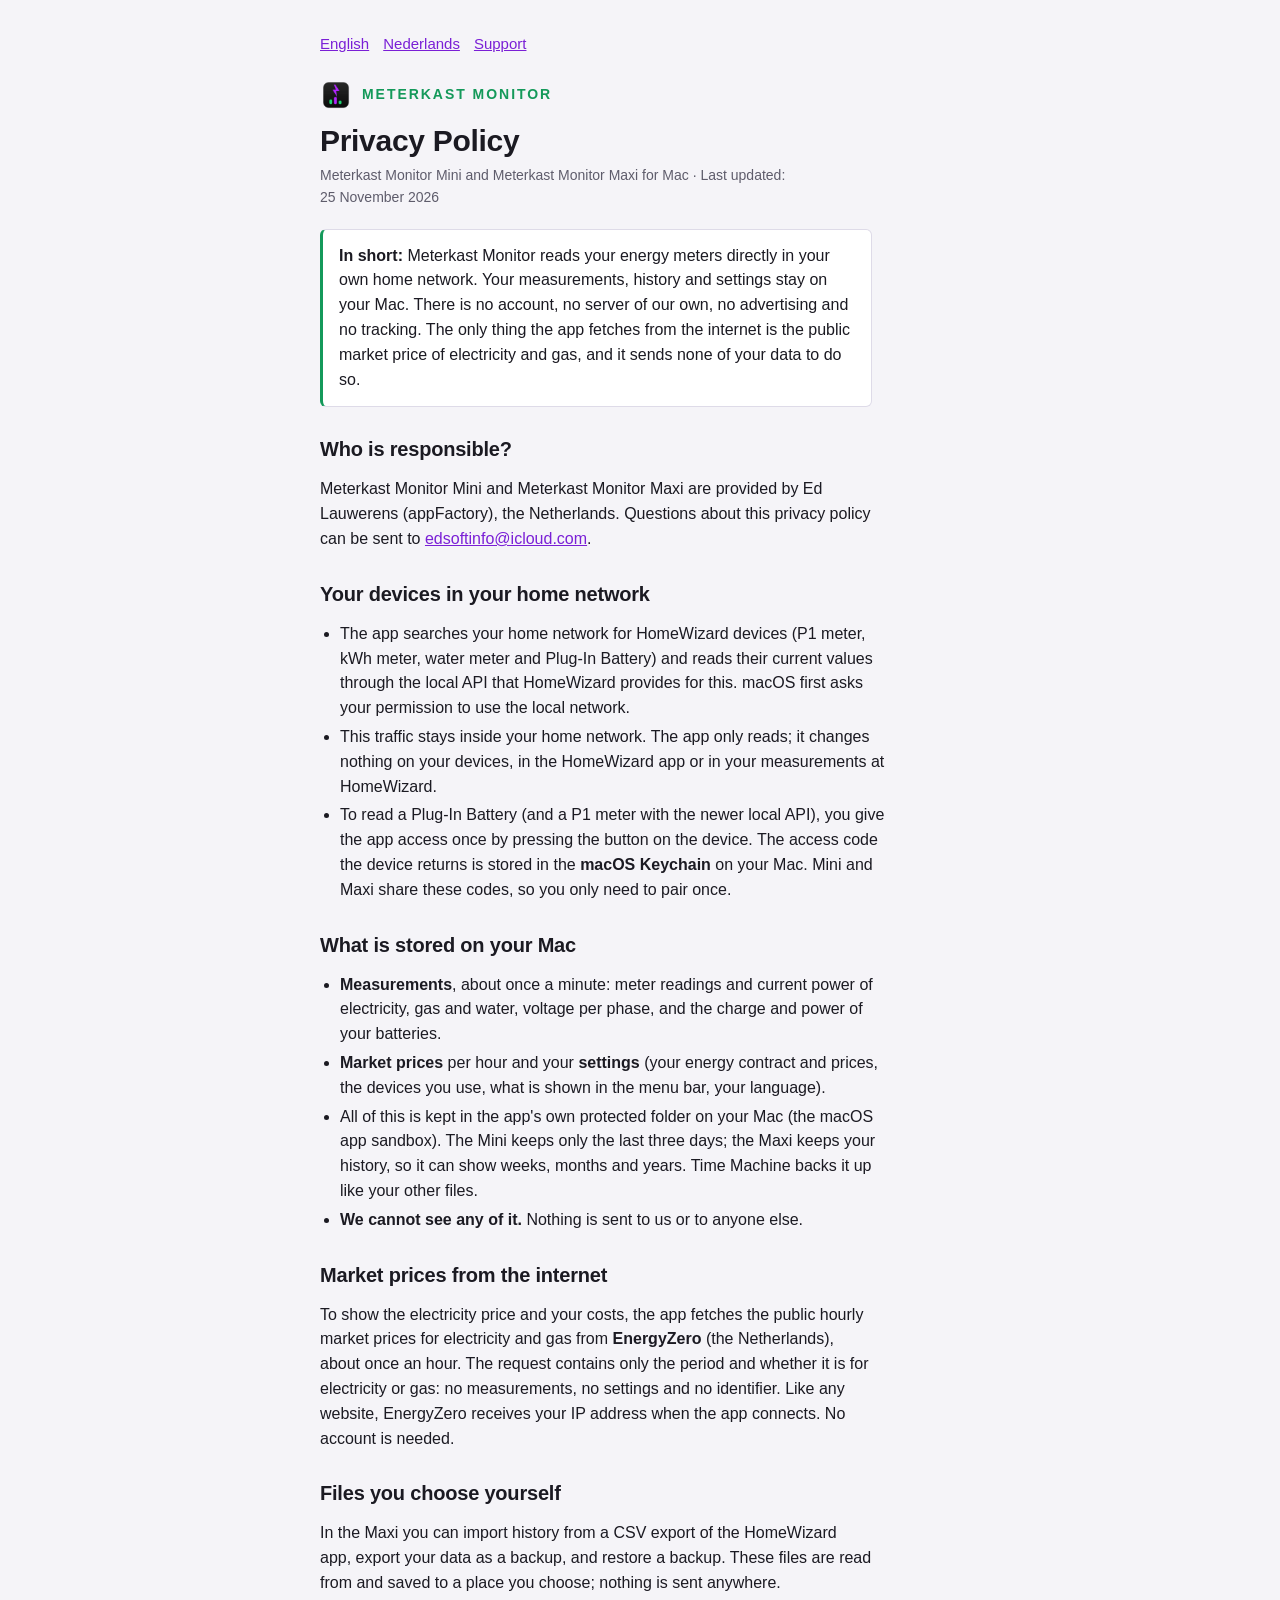
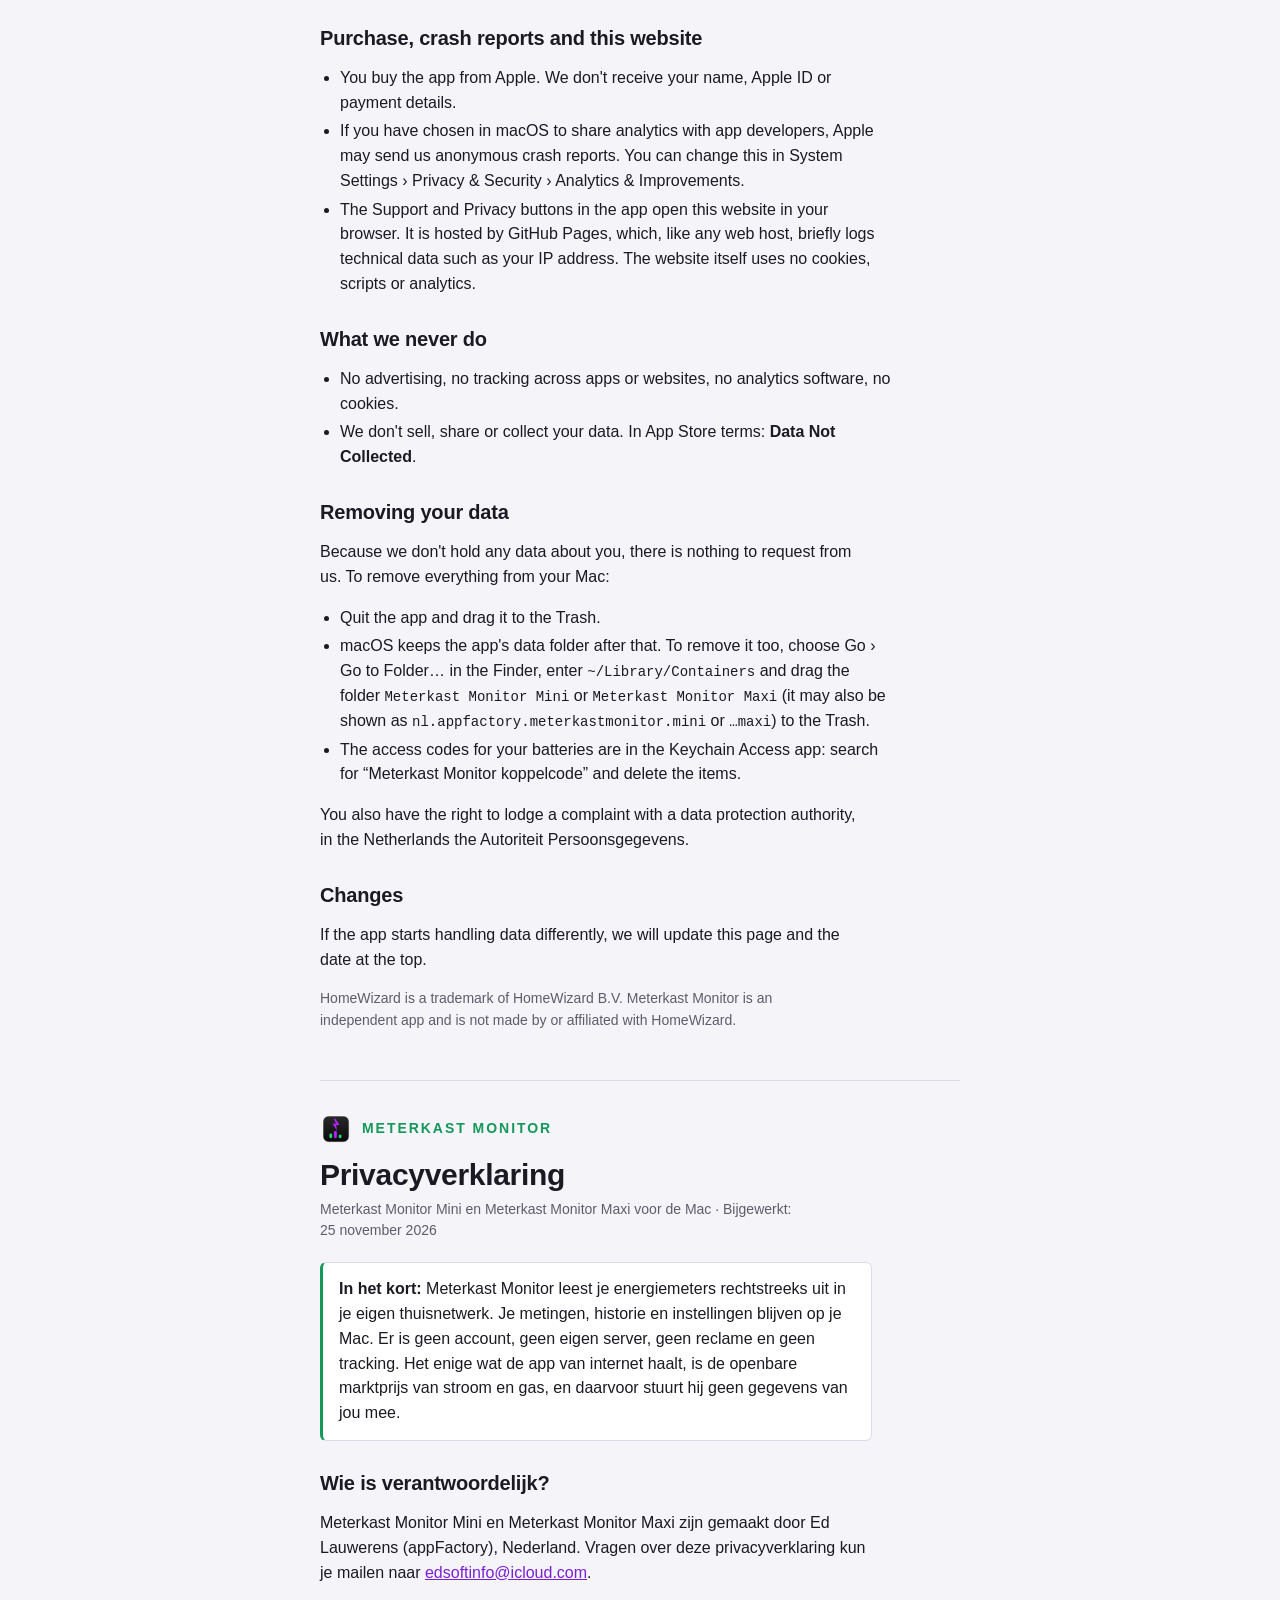
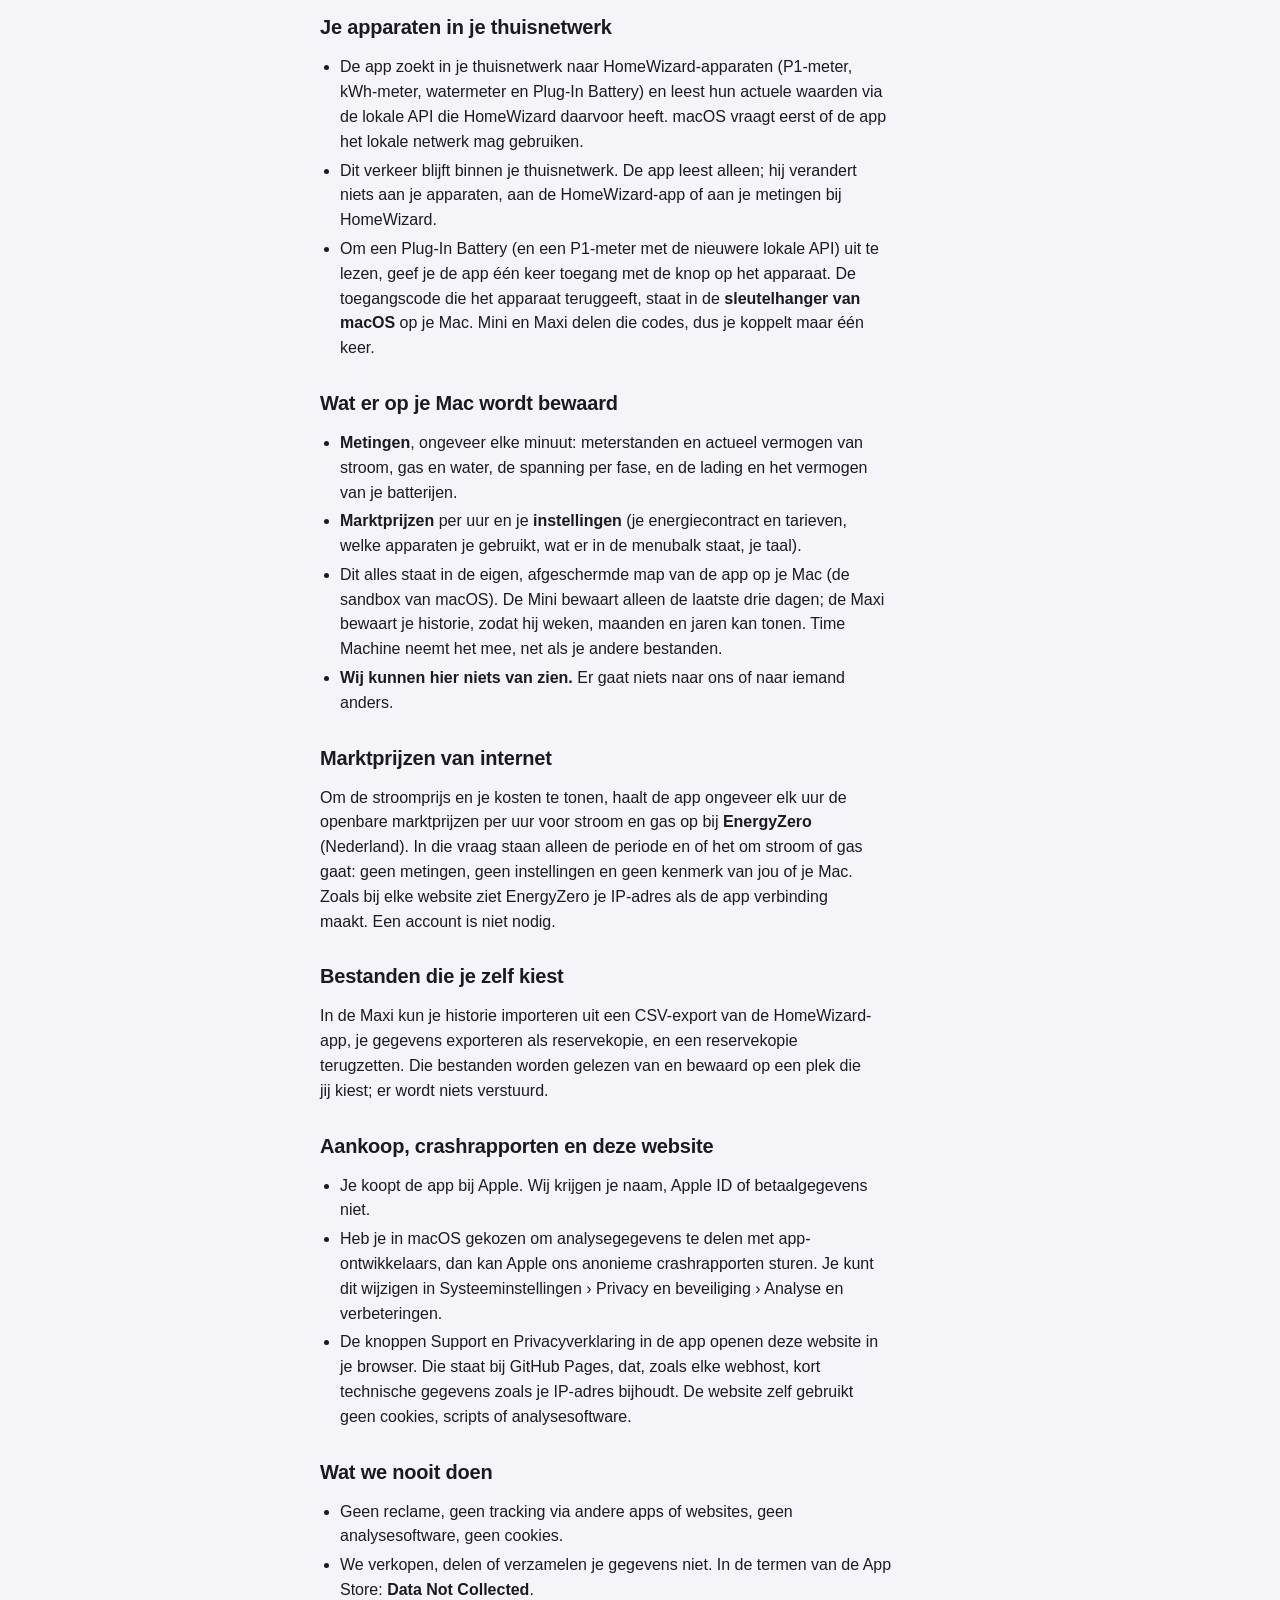
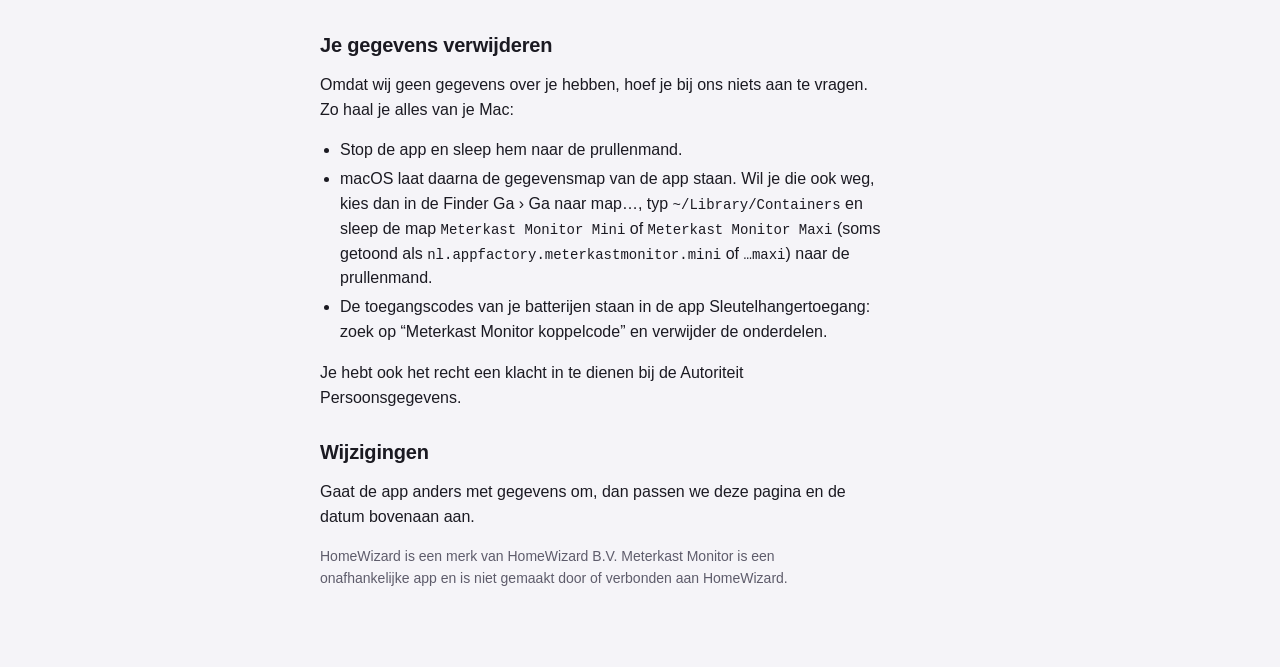
==== index.html @ 5ae90ff1 "Privacyverklaring en supportpagina Meterkast Monitor (EN/NL) Co-Authored-By: Claude Opus 5.5 <norepl" ====
<!DOCTYPE html>
<html lang="en">
<head>
<meta charset="utf-8">
<meta name="viewport" content="width=device-width, initial-scale=1">
<title>Privacy Policy Meterkast Monitor</title>
<meta name="description" content="Privacy policy of the Mac apps Meterkast Monitor Mini and Maxi: your energy data stays on your own Mac.">
<link rel="stylesheet" href="style.css">
<link rel="icon" type="image/png" href="favicon.png">
<link rel="apple-touch-icon" href="apple-touch-icon.png">
</head>
<body>
<div class="wrap">

<nav class="lang"><a href="#en">English</a><a href="#nl">Nederlands</a><a href="support.html">Support</a></nav>

<!-- ======================= ENGLISH ======================= -->
<section id="en" lang="en">
<p class="brand"><img src="apple-touch-icon.png" alt="">Meterkast Monitor</p>
<h1>Privacy Policy</h1>
<p class="meta">Meterkast Monitor Mini and Meterkast Monitor Maxi for Mac · Last updated: 25 November 2026</p>

<p class="summary"><strong>In short:</strong> Meterkast Monitor reads your energy meters directly in your own home network. Your measurements, history and settings stay on your Mac. There is no account, no server of our own, no advertising and no tracking. The only thing the app fetches from the internet is the public market price of electricity and gas, and it sends none of your data to do so.</p>

<h2>Who is responsible?</h2>
<p>Meterkast Monitor Mini and Meterkast Monitor Maxi are provided by Ed Lauwerens (appFactory), the Netherlands. Questions about this privacy policy can be sent to <a href="mailto:edsoftinfo@icloud.com">edsoftinfo@icloud.com</a>.</p>

<h2>Your devices in your home network</h2>
<ul>
  <li>The app searches your home network for HomeWizard devices (P1 meter, kWh meter, water meter and Plug-In Battery) and reads their current values through the local API that HomeWizard provides for this. macOS first asks your permission to use the local network.</li>
  <li>This traffic stays inside your home network. The app only reads; it changes nothing on your devices, in the HomeWizard app or in your measurements at HomeWizard.</li>
  <li>To read a Plug-In Battery (and a P1 meter with the newer local API), you give the app access once by pressing the button on the device. The access code the device returns is stored in the <strong>macOS Keychain</strong> on your Mac. Mini and Maxi share these codes, so you only need to pair once.</li>
</ul>

<h2>What is stored on your Mac</h2>
<ul>
  <li><strong>Measurements</strong>, about once a minute: meter readings and current power of electricity, gas and water, voltage per phase, and the charge and power of your batteries.</li>
  <li><strong>Market prices</strong> per hour and your <strong>settings</strong> (your energy contract and prices, the devices you use, what is shown in the menu bar, your language).</li>
  <li>All of this is kept in the app's own protected folder on your Mac (the macOS app sandbox). The Mini keeps only the last three days; the Maxi keeps your history, so it can show weeks, months and years. Time Machine backs it up like your other files.</li>
  <li><strong>We cannot see any of it.</strong> Nothing is sent to us or to anyone else.</li>
</ul>

<h2>Market prices from the internet</h2>
<p>To show the electricity price and your costs, the app fetches the public hourly market prices for electricity and gas from <strong>EnergyZero</strong> (the Netherlands), about once an hour. The request contains only the period and whether it is for electricity or gas: no measurements, no settings and no identifier. Like any website, EnergyZero receives your IP address when the app connects. No account is needed.</p>

<h2>Files you choose yourself</h2>
<p>In the Maxi you can import history from a CSV export of the HomeWizard app, export your data as a backup, and restore a backup. These files are read from and saved to a place you choose; nothing is sent anywhere.</p>

<h2>Purchase, crash reports and this website</h2>
<ul>
  <li>You buy the app from Apple. We don't receive your name, Apple ID or payment details.</li>
  <li>If you have chosen in macOS to share analytics with app developers, Apple may send us anonymous crash reports. You can change this in System Settings › Privacy &amp; Security › Analytics &amp; Improvements.</li>
  <li>The Support and Privacy buttons in the app open this website in your browser. It is hosted by GitHub Pages, which, like any web host, briefly logs technical data such as your IP address. The website itself uses no cookies, scripts or analytics.</li>
</ul>

<h2>What we never do</h2>
<ul>
  <li>No advertising, no tracking across apps or websites, no analytics software, no cookies.</li>
  <li>We don't sell, share or collect your data. In App Store terms: <strong>Data Not Collected</strong>.</li>
</ul>

<h2>Removing your data</h2>
<p>Because we don't hold any data about you, there is nothing to request from us. To remove everything from your Mac:</p>
<ul>
  <li>Quit the app and drag it to the Trash.</li>
  <li>macOS keeps the app's data folder after that. To remove it too, choose Go › Go to Folder… in the Finder, enter <code>~/Library/Containers</code> and drag the folder <code>Meterkast Monitor Mini</code> or <code>Meterkast Monitor Maxi</code> (it may also be shown as <code>nl.appfactory.meterkastmonitor.mini</code> or <code>…maxi</code>) to the Trash.</li>
  <li>The access codes for your batteries are in the Keychain Access app: search for “Meterkast Monitor koppelcode” and delete the items.</li>
</ul>
<p>You also have the right to lodge a complaint with a data protection authority, in the Netherlands the Autoriteit Persoonsgegevens.</p>

<h2>Changes</h2>
<p>If the app starts handling data differently, we will update this page and the date at the top.</p>

<p class="small">HomeWizard is a trademark of HomeWizard B.V. Meterkast Monitor is an independent app and is not made by or affiliated with HomeWizard.</p>
</section>

<hr>

<!-- ======================= NEDERLANDS ======================= -->
<section id="nl" lang="nl">
<p class="brand"><img src="apple-touch-icon.png" alt="">Meterkast Monitor</p>
<h1>Privacyverklaring</h1>
<p class="meta">Meterkast Monitor Mini en Meterkast Monitor Maxi voor de Mac · Bijgewerkt: 25 november 2026</p>

<p class="summary"><strong>In het kort:</strong> Meterkast Monitor leest je energiemeters rechtstreeks uit in je eigen thuisnetwerk. Je metingen, historie en instellingen blijven op je Mac. Er is geen account, geen eigen server, geen reclame en geen tracking. Het enige wat de app van internet haalt, is de openbare marktprijs van stroom en gas, en daarvoor stuurt hij geen gegevens van jou mee.</p>

<h2>Wie is verantwoordelijk?</h2>
<p>Meterkast Monitor Mini en Meterkast Monitor Maxi zijn gemaakt door Ed Lauwerens (appFactory), Nederland. Vragen over deze privacyverklaring kun je mailen naar <a href="mailto:edsoftinfo@icloud.com">edsoftinfo@icloud.com</a>.</p>

<h2>Je apparaten in je thuisnetwerk</h2>
<ul>
  <li>De app zoekt in je thuisnetwerk naar HomeWizard-apparaten (P1-meter, kWh-meter, watermeter en Plug-In Battery) en leest hun actuele waarden via de lokale API die HomeWizard daarvoor heeft. macOS vraagt eerst of de app het lokale netwerk mag gebruiken.</li>
  <li>Dit verkeer blijft binnen je thuisnetwerk. De app leest alleen; hij verandert niets aan je apparaten, aan de HomeWizard-app of aan je metingen bij HomeWizard.</li>
  <li>Om een Plug-In Battery (en een P1-meter met de nieuwere lokale API) uit te lezen, geef je de app één keer toegang met de knop op het apparaat. De toegangscode die het apparaat teruggeeft, staat in de <strong>sleutelhanger van macOS</strong> op je Mac. Mini en Maxi delen die codes, dus je koppelt maar één keer.</li>
</ul>

<h2>Wat er op je Mac wordt bewaard</h2>
<ul>
  <li><strong>Metingen</strong>, ongeveer elke minuut: meterstanden en actueel vermogen van stroom, gas en water, de spanning per fase, en de lading en het vermogen van je batterijen.</li>
  <li><strong>Marktprijzen</strong> per uur en je <strong>instellingen</strong> (je energiecontract en tarieven, welke apparaten je gebruikt, wat er in de menubalk staat, je taal).</li>
  <li>Dit alles staat in de eigen, afgeschermde map van de app op je Mac (de sandbox van macOS). De Mini bewaart alleen de laatste drie dagen; de Maxi bewaart je historie, zodat hij weken, maanden en jaren kan tonen. Time Machine neemt het mee, net als je andere bestanden.</li>
  <li><strong>Wij kunnen hier niets van zien.</strong> Er gaat niets naar ons of naar iemand anders.</li>
</ul>

<h2>Marktprijzen van internet</h2>
<p>Om de stroomprijs en je kosten te tonen, haalt de app ongeveer elk uur de openbare marktprijzen per uur voor stroom en gas op bij <strong>EnergyZero</strong> (Nederland). In die vraag staan alleen de periode en of het om stroom of gas gaat: geen metingen, geen instellingen en geen kenmerk van jou of je Mac. Zoals bij elke website ziet EnergyZero je IP-adres als de app verbinding maakt. Een account is niet nodig.</p>

<h2>Bestanden die je zelf kiest</h2>
<p>In de Maxi kun je historie importeren uit een CSV-export van de HomeWizard-app, je gegevens exporteren als reservekopie, en een reservekopie terugzetten. Die bestanden worden gelezen van en bewaard op een plek die jij kiest; er wordt niets verstuurd.</p>

<h2>Aankoop, crashrapporten en deze website</h2>
<ul>
  <li>Je koopt de app bij Apple. Wij krijgen je naam, Apple ID of betaalgegevens niet.</li>
  <li>Heb je in macOS gekozen om analysegegevens te delen met app-ontwikkelaars, dan kan Apple ons anonieme crashrapporten sturen. Je kunt dit wijzigen in Systeeminstellingen › Privacy en beveiliging › Analyse en verbeteringen.</li>
  <li>De knoppen Support en Privacyverklaring in de app openen deze website in je browser. Die staat bij GitHub Pages, dat, zoals elke webhost, kort technische gegevens zoals je IP-adres bijhoudt. De website zelf gebruikt geen cookies, scripts of analysesoftware.</li>
</ul>

<h2>Wat we nooit doen</h2>
<ul>
  <li>Geen reclame, geen tracking via andere apps of websites, geen analysesoftware, geen cookies.</li>
  <li>We verkopen, delen of verzamelen je gegevens niet. In de termen van de App Store: <strong>Data Not Collected</strong>.</li>
</ul>

<h2>Je gegevens verwijderen</h2>
<p>Omdat wij geen gegevens over je hebben, hoef je bij ons niets aan te vragen. Zo haal je alles van je Mac:</p>
<ul>
  <li>Stop de app en sleep hem naar de prullenmand.</li>
  <li>macOS laat daarna de gegevensmap van de app staan. Wil je die ook weg, kies dan in de Finder Ga › Ga naar map…, typ <code>~/Library/Containers</code> en sleep de map <code>Meterkast Monitor Mini</code> of <code>Meterkast Monitor Maxi</code> (soms getoond als <code>nl.appfactory.meterkastmonitor.mini</code> of <code>…maxi</code>) naar de prullenmand.</li>
  <li>De toegangscodes van je batterijen staan in de app Sleutelhangertoegang: zoek op “Meterkast Monitor koppelcode” en verwijder de onderdelen.</li>
</ul>
<p>Je hebt ook het recht een klacht in te dienen bij de Autoriteit Persoonsgegevens.</p>

<h2>Wijzigingen</h2>
<p>Gaat de app anders met gegevens om, dan passen we deze pagina en de datum bovenaan aan.</p>

<p class="small">HomeWizard is een merk van HomeWizard B.V. Meterkast Monitor is een onafhankelijke app en is niet gemaakt door of verbonden aan HomeWizard.</p>
</section>

</div>
</body>
</html>
---- style.css ----
/* Meterkast Monitor: dark like the app, purple (import) and green (export). No external fonts, scripts, cookies or analytics. */
:root{--paper:#F5F4F8;--surface:#FFFFFF;--ink:#1B1A22;--muted:#5E5C6B;--line:#DEDBE8;--accent:#7A1FD6;--green:#14995A}
@media (prefers-color-scheme:dark){
  :root{--paper:#0E0E12;--surface:#1A1A21;--ink:#F1F0F5;--muted:#A9A6B8;--line:#2E2D38;--accent:#C18BFF;--green:#3FD98A}
}
*{box-sizing:border-box}
html,body{margin:0;background:var(--paper);color:var(--ink)}
body{font-family:-apple-system,BlinkMacSystemFont,"Helvetica Neue",Roboto,Arial,sans-serif;font-size:16px;line-height:1.55}
.wrap{max-width:680px;margin:0 auto;padding:32px 20px 64px}
h1,h2{font-weight:700;letter-spacing:-.01em;line-height:1.2}
h1{font-size:30px;margin:0 0 6px}
h2{font-size:20px;margin:30px 0 8px}
p,li{max-width:62ch}
.brand{display:flex;align-items:center;gap:10px;font-size:14px;font-weight:600;letter-spacing:.14em;text-transform:uppercase;color:var(--green);margin:0 0 12px}
.brand img{width:32px;height:32px;border-radius:8px}
.meta{color:var(--muted);font-size:14px;margin:0 0 20px}
.summary{background:var(--surface);border:1px solid var(--line);border-left:3px solid var(--green);border-radius:6px;padding:14px 16px;margin:0 0 8px}
.lang{display:flex;flex-wrap:wrap;gap:14px;margin:0 0 24px;font-size:15px}
a{color:var(--accent)}
ul{padding-left:20px}
li{margin:4px 0}
code{font-size:14px;overflow-wrap:anywhere}
.small{color:var(--muted);font-size:14px}
hr{border:0;border-top:1px solid var(--line);margin:48px 0 32px}
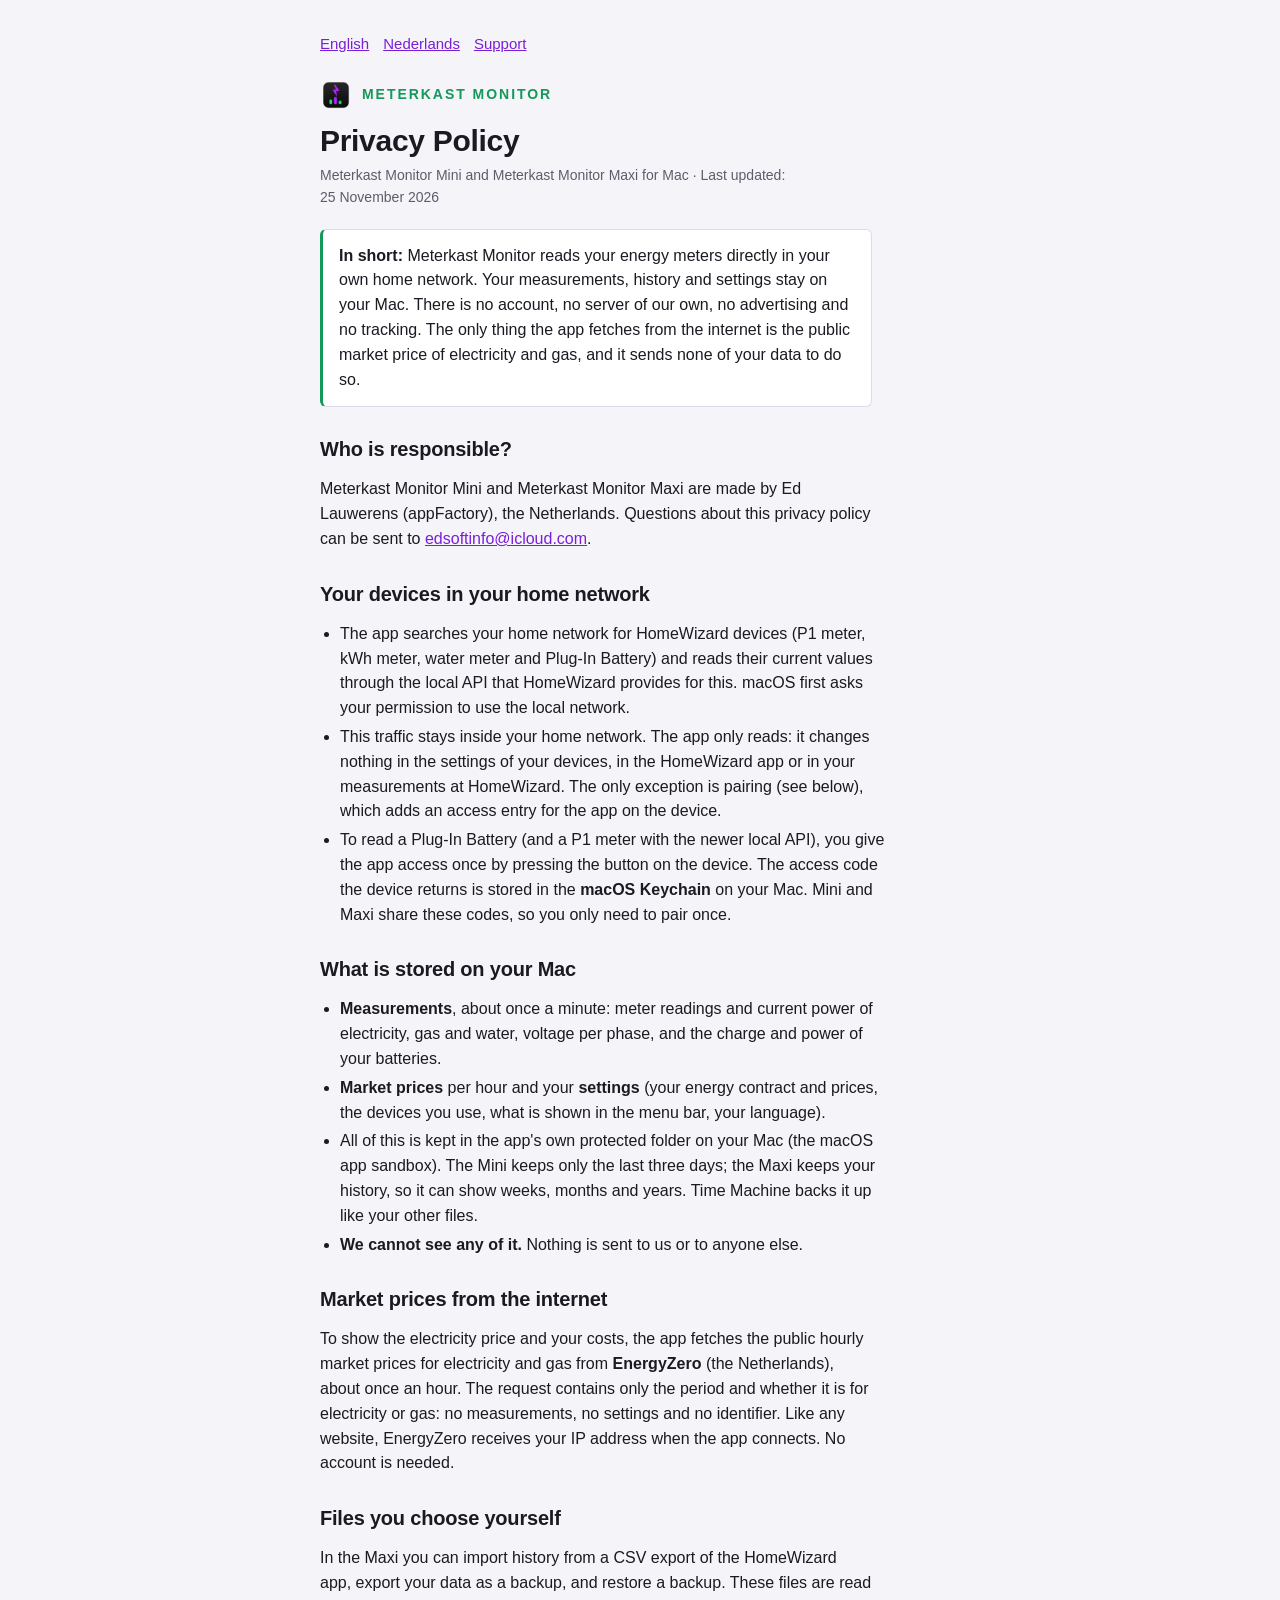
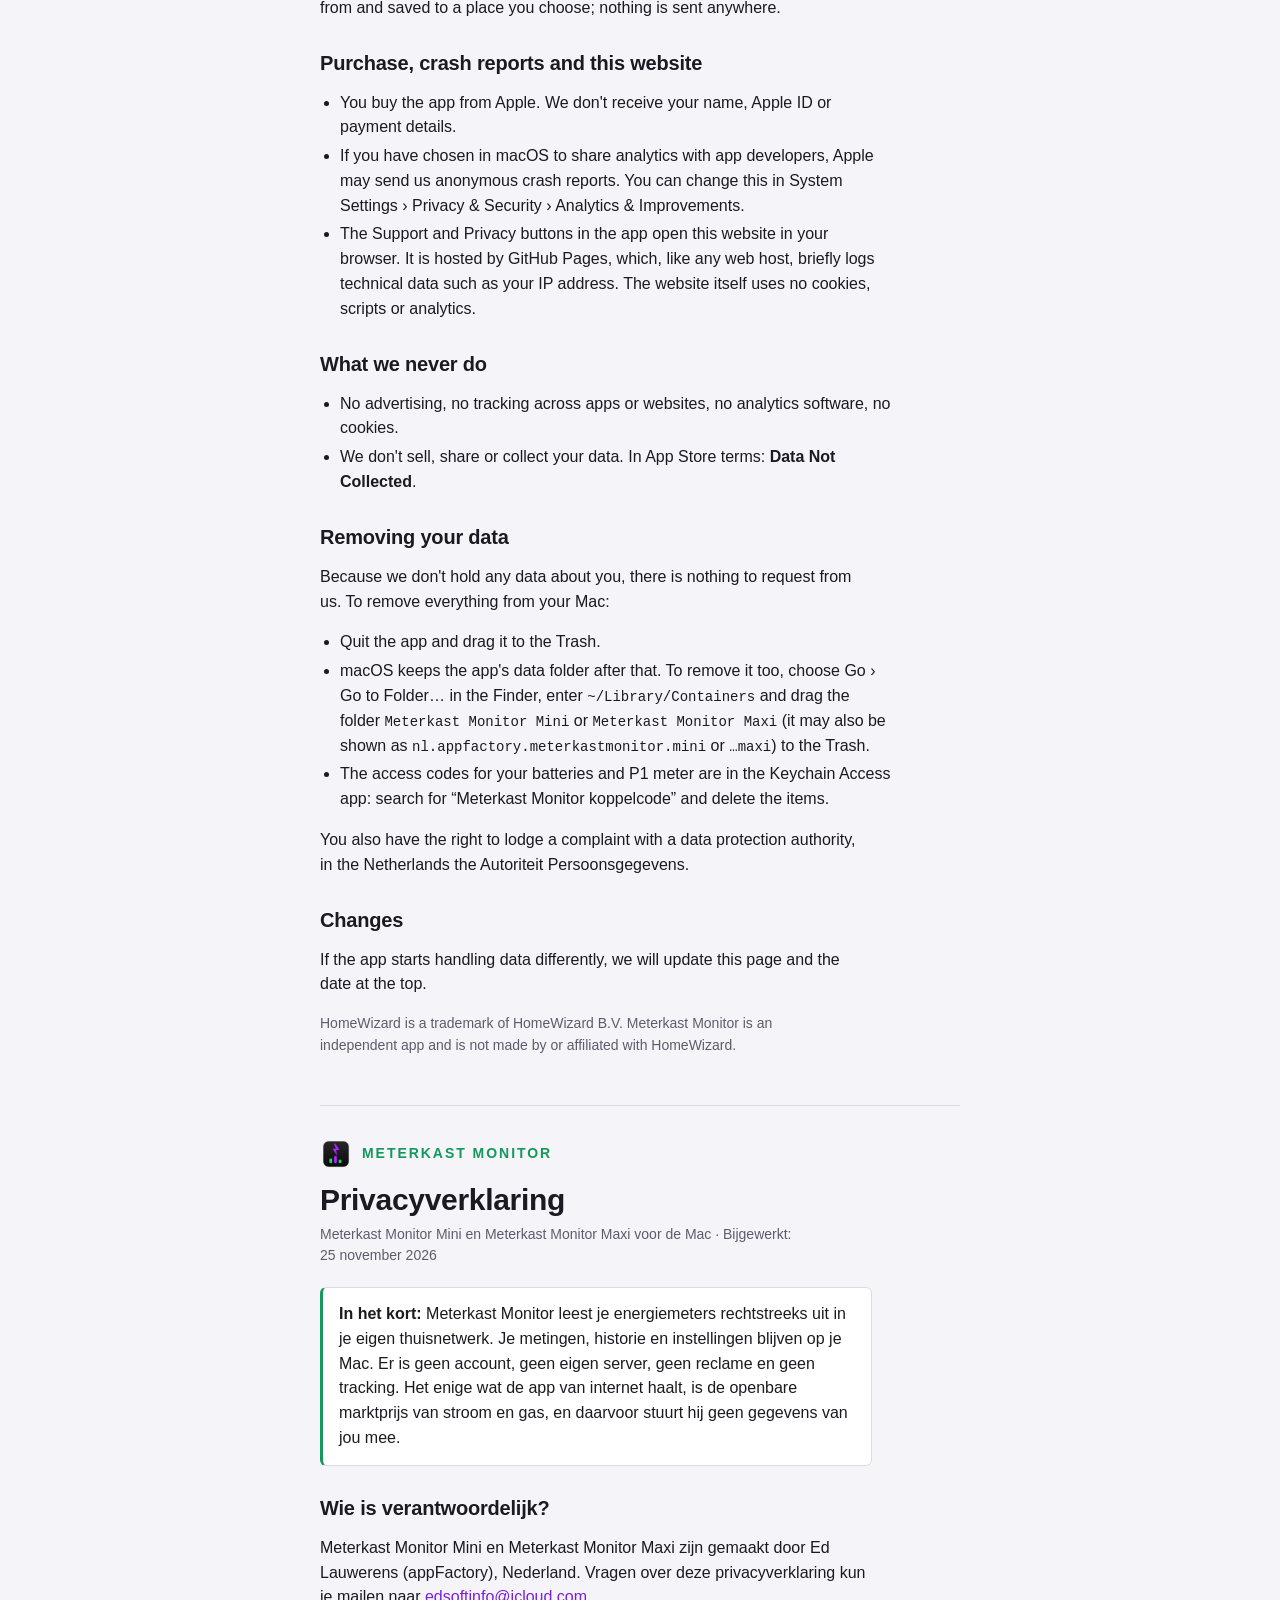
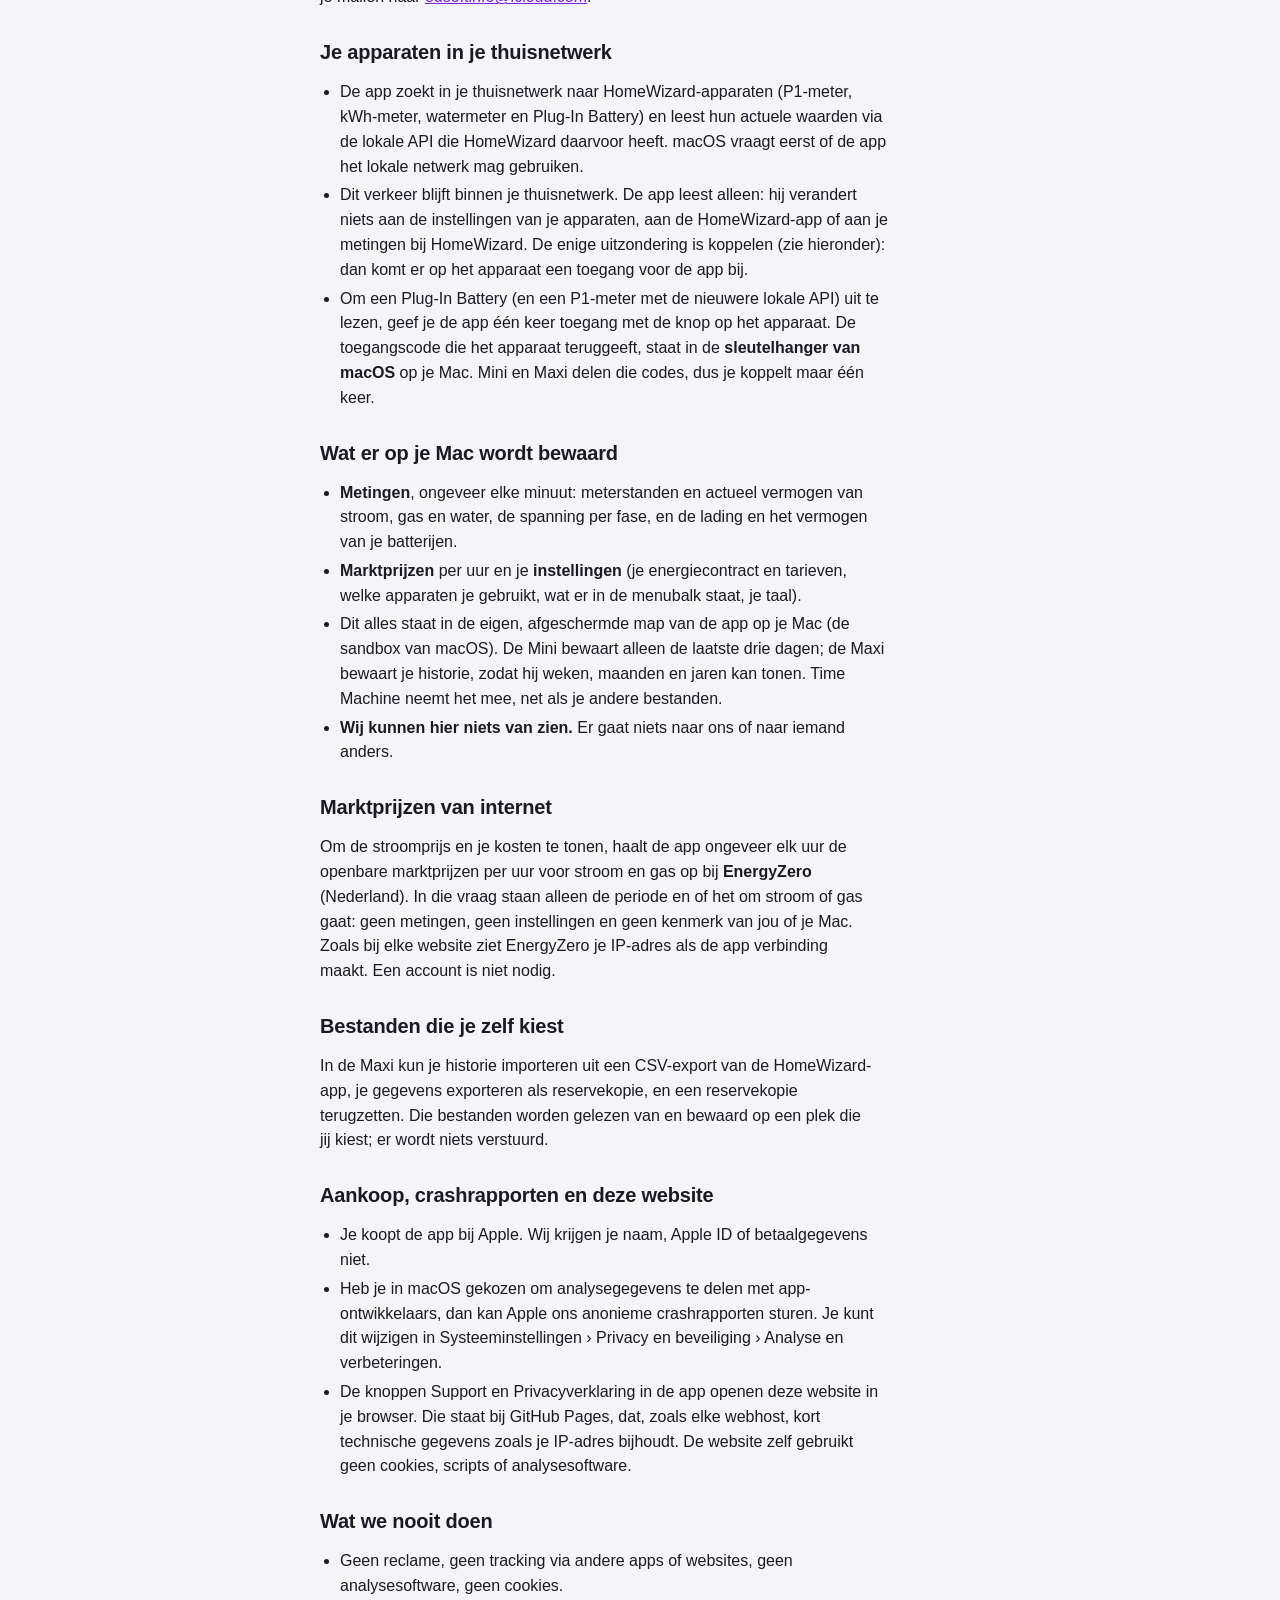
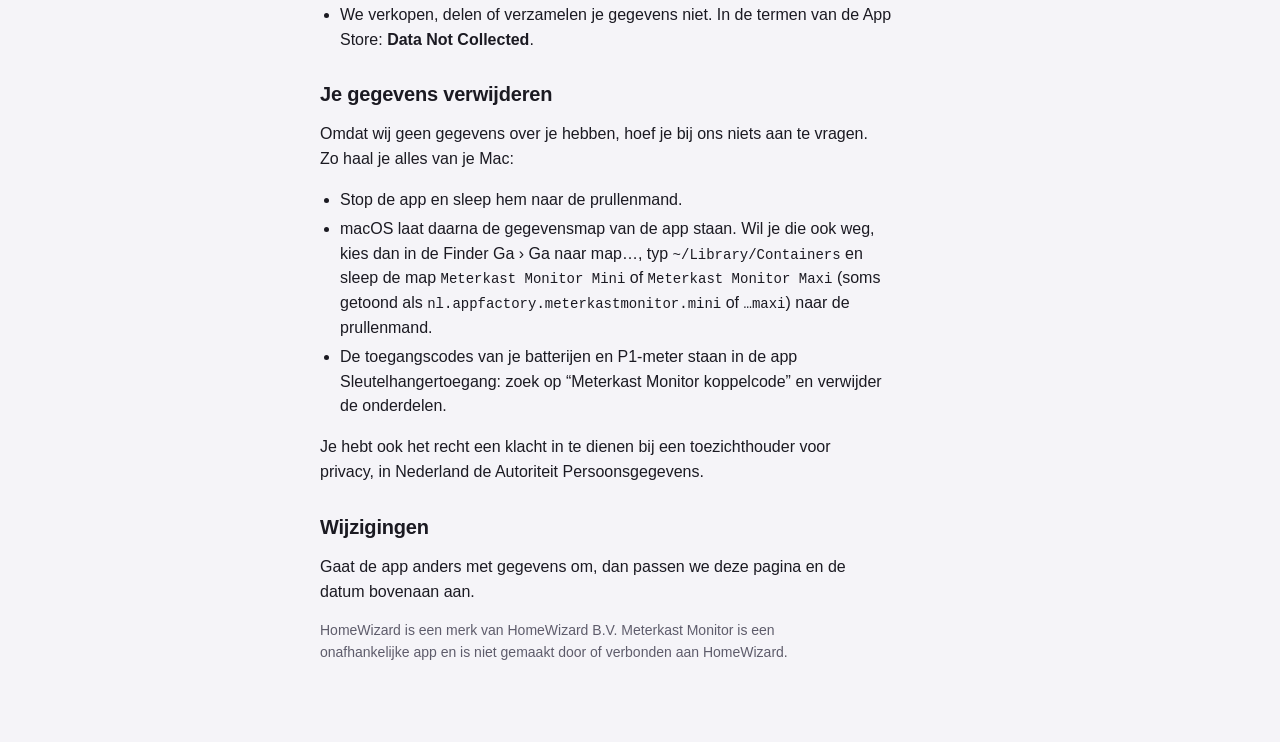
==== commit 13649b6a: "Verwerkt review: koppelen voegt toegang toe, knopnamen, Over in de Maxi, P1-code Co-Authored-By: Cla" ====
--- a/index.html
+++ b/index.html
@@ -23,12 +23,12 @@
 <p class="summary"><strong>In short:</strong> Meterkast Monitor reads your energy meters directly in your own home network. Your measurements, history and settings stay on your Mac. There is no account, no server of our own, no advertising and no tracking. The only thing the app fetches from the internet is the public market price of electricity and gas, and it sends none of your data to do so.</p>
 
 <h2>Who is responsible?</h2>
-<p>Meterkast Monitor Mini and Meterkast Monitor Maxi are provided by Ed Lauwerens (appFactory), the Netherlands. Questions about this privacy policy can be sent to <a href="mailto:edsoftinfo@icloud.com">edsoftinfo@icloud.com</a>.</p>
+<p>Meterkast Monitor Mini and Meterkast Monitor Maxi are made by Ed Lauwerens (appFactory), the Netherlands. Questions about this privacy policy can be sent to <a href="mailto:edsoftinfo@icloud.com">edsoftinfo@icloud.com</a>.</p>
 
 <h2>Your devices in your home network</h2>
 <ul>
   <li>The app searches your home network for HomeWizard devices (P1 meter, kWh meter, water meter and Plug-In Battery) and reads their current values through the local API that HomeWizard provides for this. macOS first asks your permission to use the local network.</li>
-  <li>This traffic stays inside your home network. The app only reads; it changes nothing on your devices, in the HomeWizard app or in your measurements at HomeWizard.</li>
+  <li>This traffic stays inside your home network. The app only reads: it changes nothing in the settings of your devices, in the HomeWizard app or in your measurements at HomeWizard. The only exception is pairing (see below), which adds an access entry for the app on the device.</li>
   <li>To read a Plug-In Battery (and a P1 meter with the newer local API), you give the app access once by pressing the button on the device. The access code the device returns is stored in the <strong>macOS Keychain</strong> on your Mac. Mini and Maxi share these codes, so you only need to pair once.</li>
 </ul>
 
@@ -64,7 +64,7 @@
 <ul>
   <li>Quit the app and drag it to the Trash.</li>
   <li>macOS keeps the app's data folder after that. To remove it too, choose Go › Go to Folder… in the Finder, enter <code>~/Library/Containers</code> and drag the folder <code>Meterkast Monitor Mini</code> or <code>Meterkast Monitor Maxi</code> (it may also be shown as <code>nl.appfactory.meterkastmonitor.mini</code> or <code>…maxi</code>) to the Trash.</li>
-  <li>The access codes for your batteries are in the Keychain Access app: search for “Meterkast Monitor koppelcode” and delete the items.</li>
+  <li>The access codes for your batteries and P1 meter are in the Keychain Access app: search for “Meterkast Monitor koppelcode” and delete the items.</li>
 </ul>
 <p>You also have the right to lodge a complaint with a data protection authority, in the Netherlands the Autoriteit Persoonsgegevens.</p>
 
@@ -90,7 +90,7 @@
 <h2>Je apparaten in je thuisnetwerk</h2>
 <ul>
   <li>De app zoekt in je thuisnetwerk naar HomeWizard-apparaten (P1-meter, kWh-meter, watermeter en Plug-In Battery) en leest hun actuele waarden via de lokale API die HomeWizard daarvoor heeft. macOS vraagt eerst of de app het lokale netwerk mag gebruiken.</li>
-  <li>Dit verkeer blijft binnen je thuisnetwerk. De app leest alleen; hij verandert niets aan je apparaten, aan de HomeWizard-app of aan je metingen bij HomeWizard.</li>
+  <li>Dit verkeer blijft binnen je thuisnetwerk. De app leest alleen: hij verandert niets aan de instellingen van je apparaten, aan de HomeWizard-app of aan je metingen bij HomeWizard. De enige uitzondering is koppelen (zie hieronder): dan komt er op het apparaat een toegang voor de app bij.</li>
   <li>Om een Plug-In Battery (en een P1-meter met de nieuwere lokale API) uit te lezen, geef je de app één keer toegang met de knop op het apparaat. De toegangscode die het apparaat teruggeeft, staat in de <strong>sleutelhanger van macOS</strong> op je Mac. Mini en Maxi delen die codes, dus je koppelt maar één keer.</li>
 </ul>
 
@@ -126,9 +126,9 @@
 <ul>
   <li>Stop de app en sleep hem naar de prullenmand.</li>
   <li>macOS laat daarna de gegevensmap van de app staan. Wil je die ook weg, kies dan in de Finder Ga › Ga naar map…, typ <code>~/Library/Containers</code> en sleep de map <code>Meterkast Monitor Mini</code> of <code>Meterkast Monitor Maxi</code> (soms getoond als <code>nl.appfactory.meterkastmonitor.mini</code> of <code>…maxi</code>) naar de prullenmand.</li>
-  <li>De toegangscodes van je batterijen staan in de app Sleutelhangertoegang: zoek op “Meterkast Monitor koppelcode” en verwijder de onderdelen.</li>
+  <li>De toegangscodes van je batterijen en P1-meter staan in de app Sleutelhangertoegang: zoek op “Meterkast Monitor koppelcode” en verwijder de onderdelen.</li>
 </ul>
-<p>Je hebt ook het recht een klacht in te dienen bij de Autoriteit Persoonsgegevens.</p>
+<p>Je hebt ook het recht een klacht in te dienen bij een toezichthouder voor privacy, in Nederland de Autoriteit Persoonsgegevens.</p>
 
 <h2>Wijzigingen</h2>
 <p>Gaat de app anders met gegevens om, dan passen we deze pagina en de datum bovenaan aan.</p>
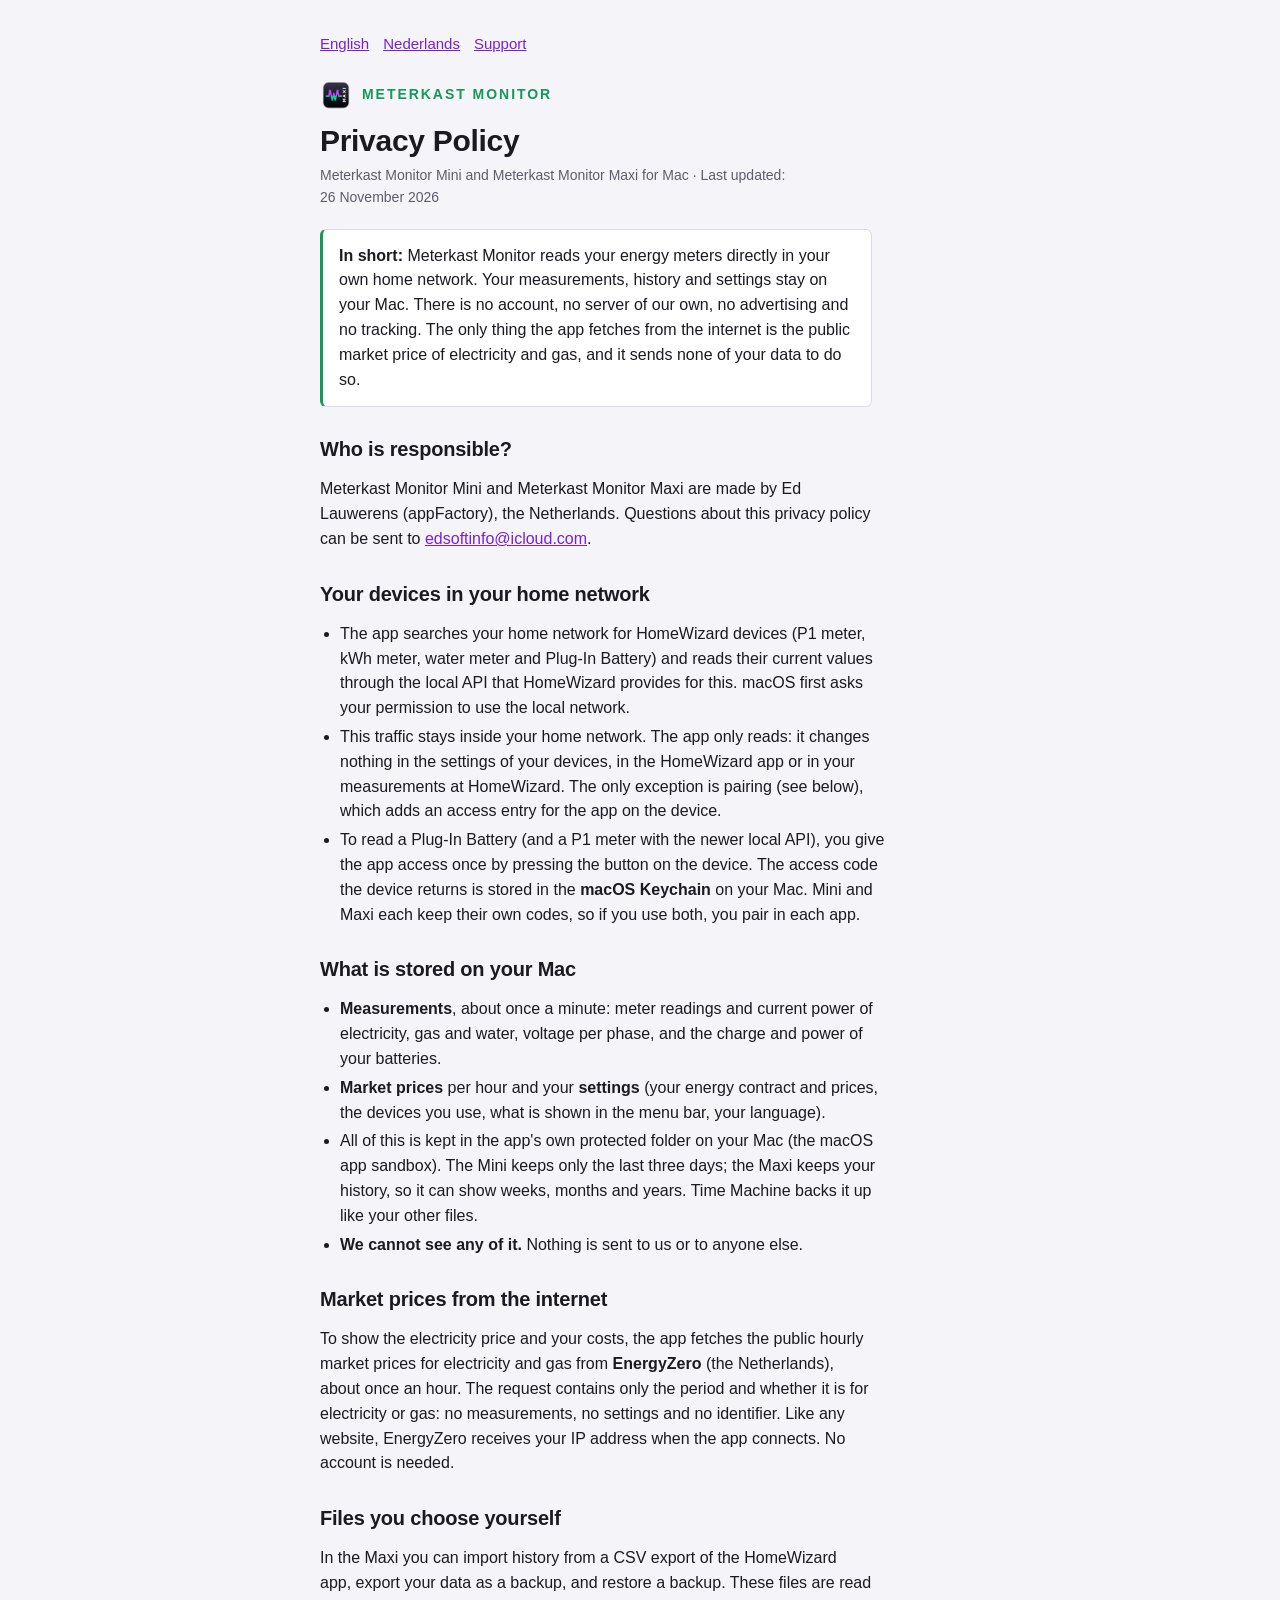
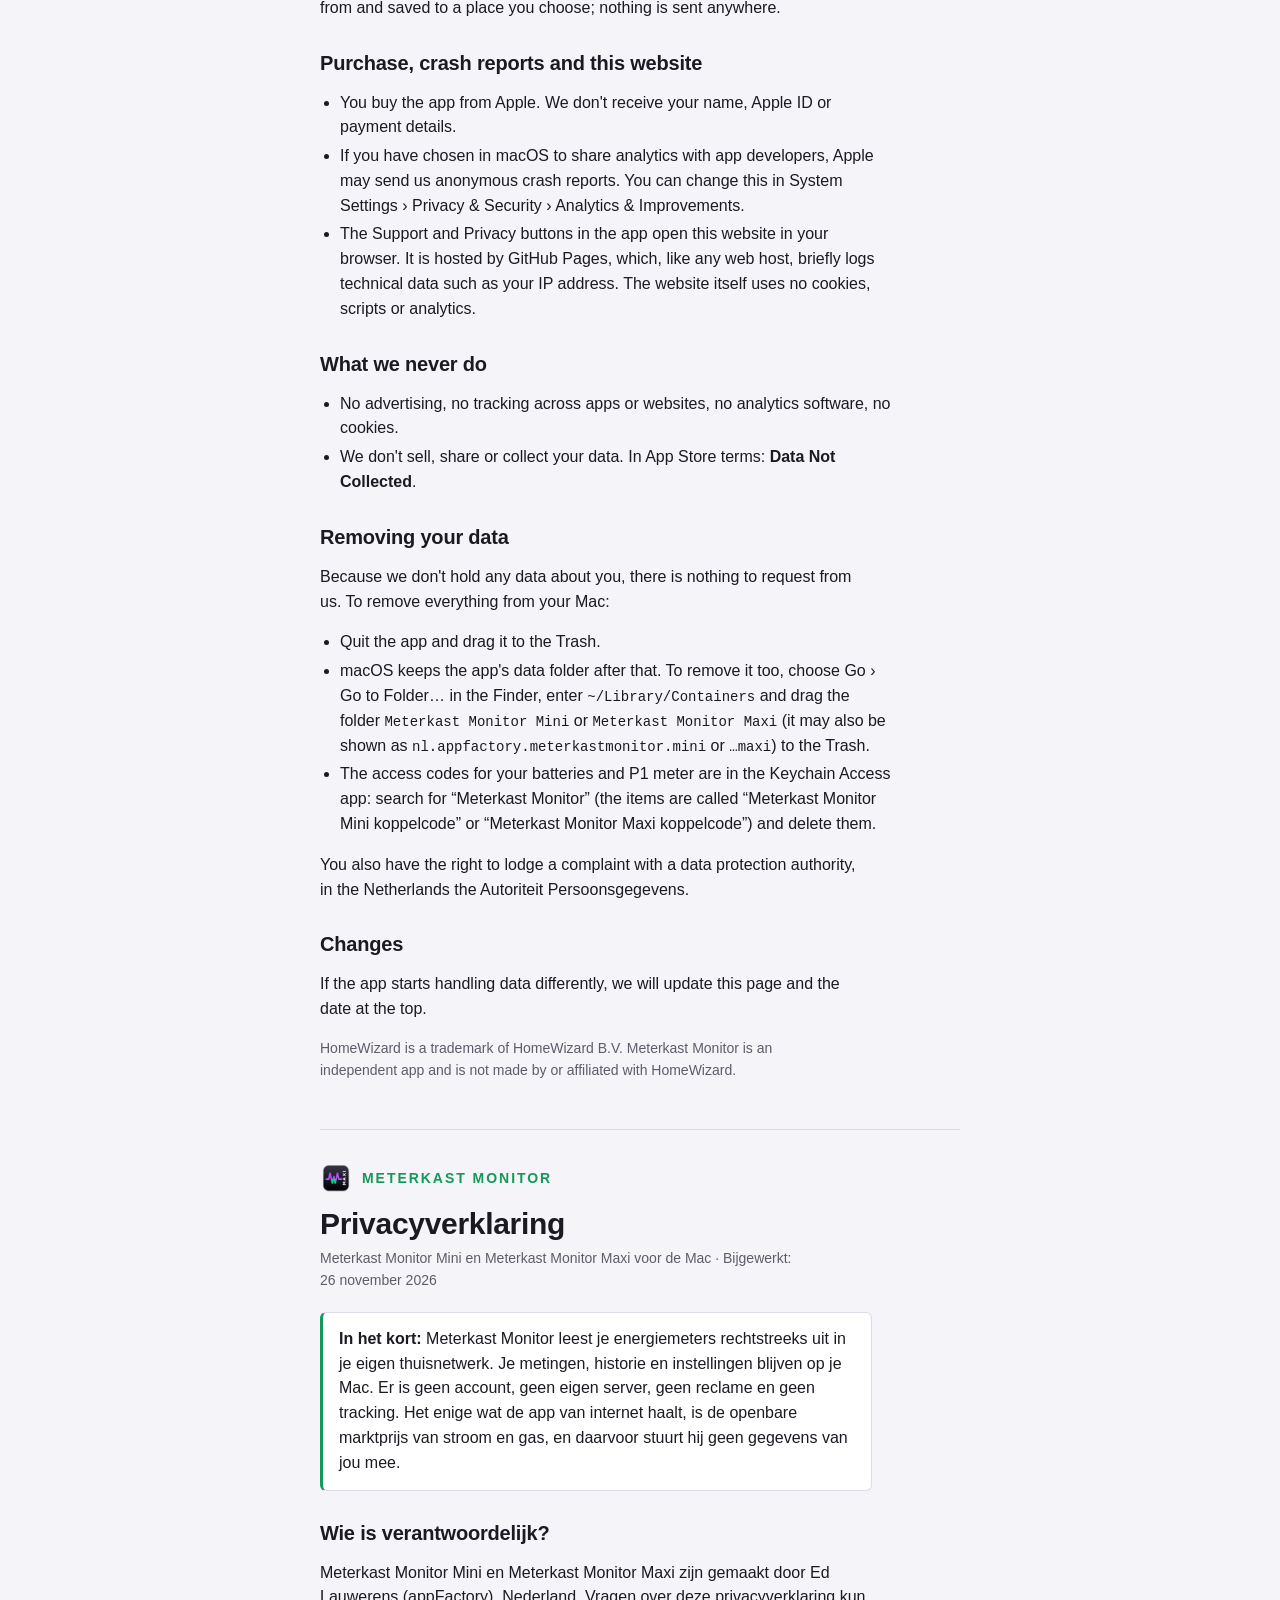
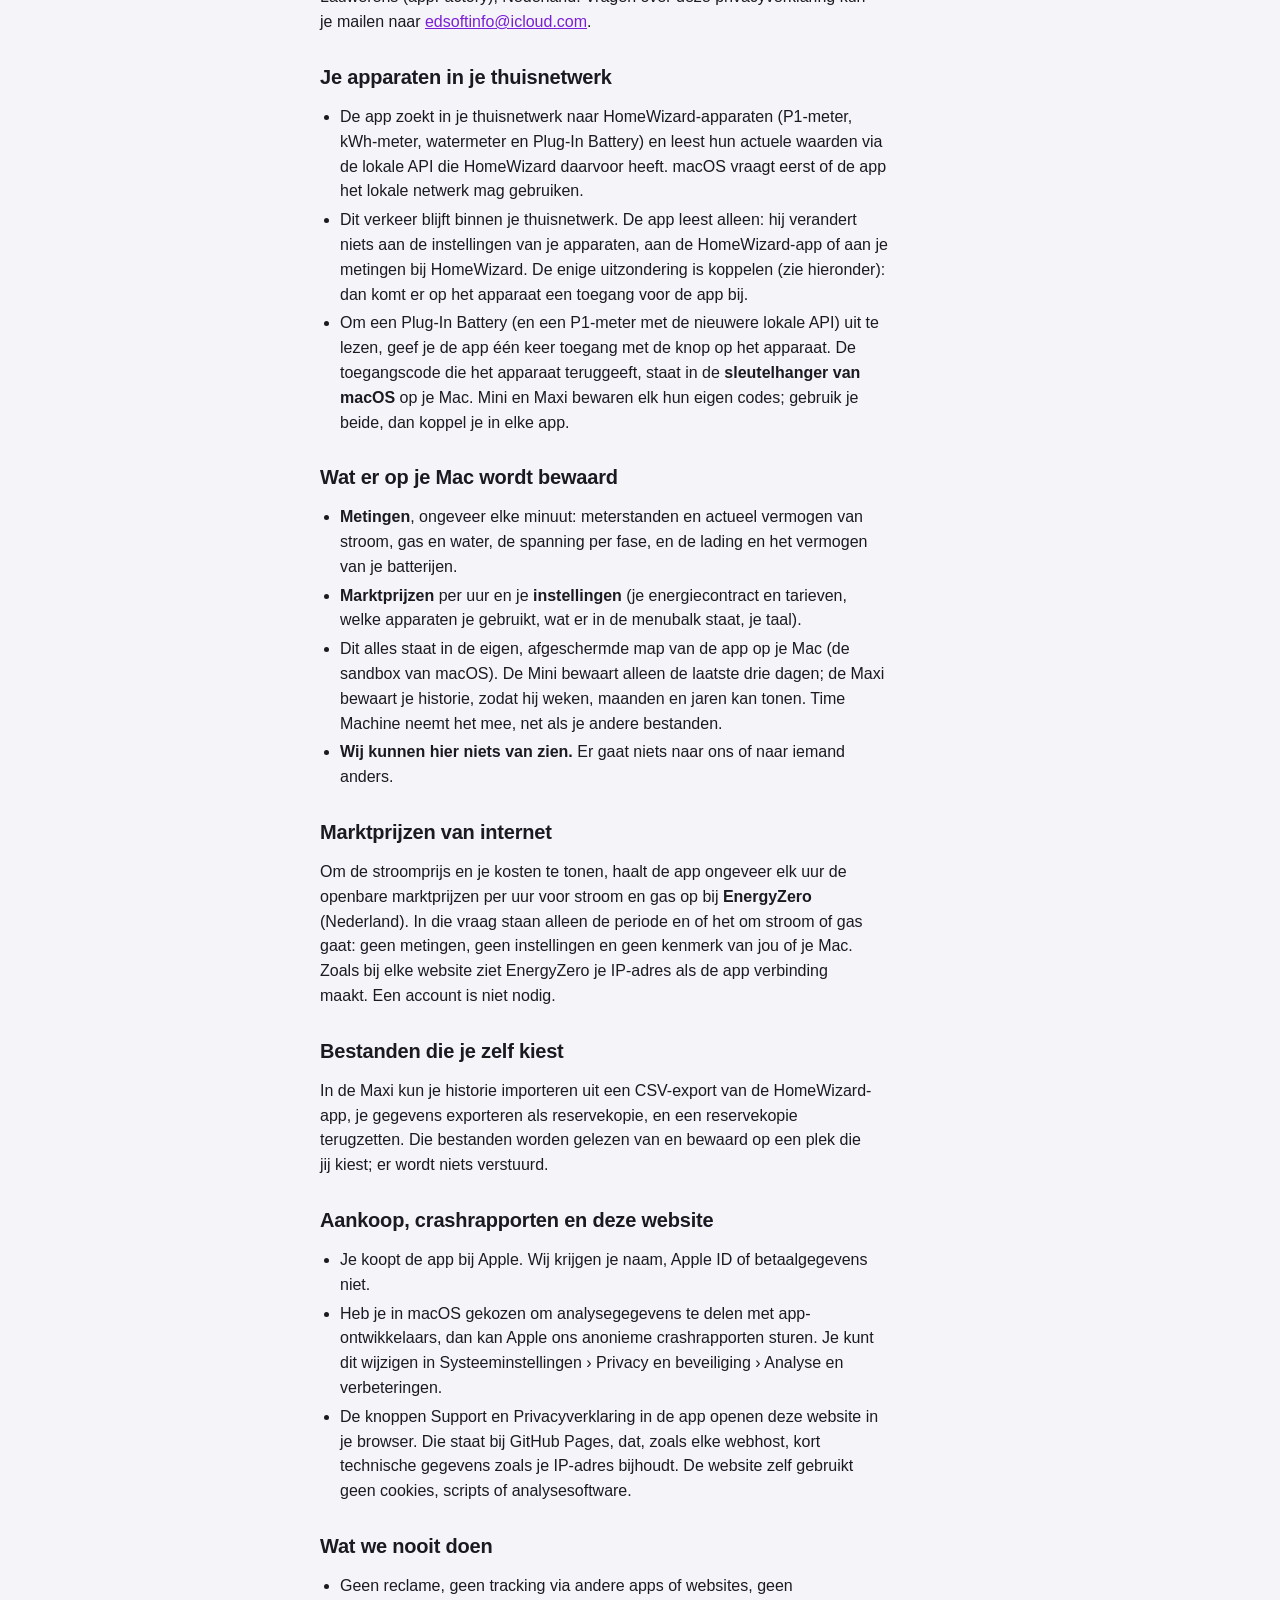
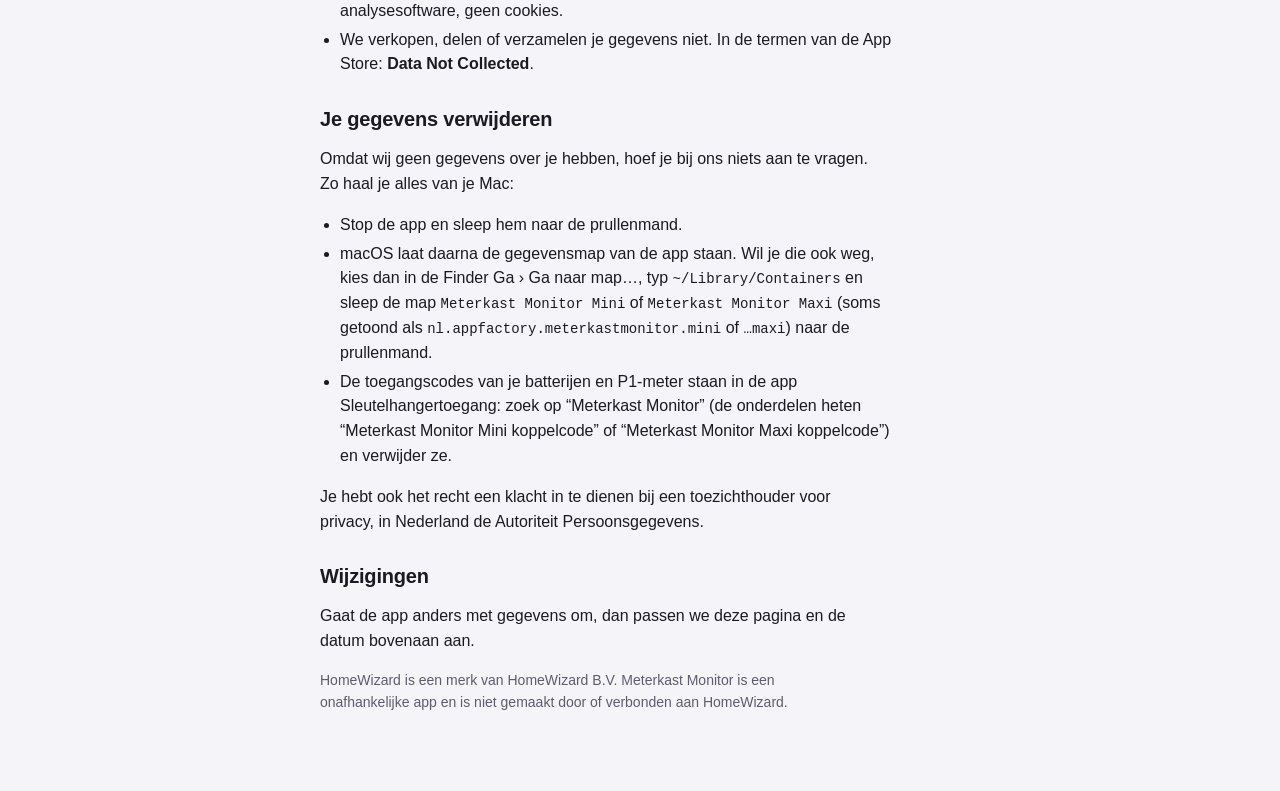
==== commit 202deca9: "Pagina's voor Stroomprijs Menubalk; Mini en Maxi bewaren elk hun eigen koppelcodes Co-Authored-By: C" ====
--- a/index.html
+++ b/index.html
@@ -18,7 +18,7 @@
 <section id="en" lang="en">
 <p class="brand"><img src="apple-touch-icon.png" alt="">Meterkast Monitor</p>
 <h1>Privacy Policy</h1>
-<p class="meta">Meterkast Monitor Mini and Meterkast Monitor Maxi for Mac · Last updated: 25 November 2026</p>
+<p class="meta">Meterkast Monitor Mini and Meterkast Monitor Maxi for Mac · Last updated: 26 November 2026</p>
 
 <p class="summary"><strong>In short:</strong> Meterkast Monitor reads your energy meters directly in your own home network. Your measurements, history and settings stay on your Mac. There is no account, no server of our own, no advertising and no tracking. The only thing the app fetches from the internet is the public market price of electricity and gas, and it sends none of your data to do so.</p>
 
@@ -29,7 +29,7 @@
 <ul>
   <li>The app searches your home network for HomeWizard devices (P1 meter, kWh meter, water meter and Plug-In Battery) and reads their current values through the local API that HomeWizard provides for this. macOS first asks your permission to use the local network.</li>
   <li>This traffic stays inside your home network. The app only reads: it changes nothing in the settings of your devices, in the HomeWizard app or in your measurements at HomeWizard. The only exception is pairing (see below), which adds an access entry for the app on the device.</li>
-  <li>To read a Plug-In Battery (and a P1 meter with the newer local API), you give the app access once by pressing the button on the device. The access code the device returns is stored in the <strong>macOS Keychain</strong> on your Mac. Mini and Maxi share these codes, so you only need to pair once.</li>
+  <li>To read a Plug-In Battery (and a P1 meter with the newer local API), you give the app access once by pressing the button on the device. The access code the device returns is stored in the <strong>macOS Keychain</strong> on your Mac. Mini and Maxi each keep their own codes, so if you use both, you pair in each app.</li>
 </ul>
 
 <h2>What is stored on your Mac</h2>
@@ -64,7 +64,7 @@
 <ul>
   <li>Quit the app and drag it to the Trash.</li>
   <li>macOS keeps the app's data folder after that. To remove it too, choose Go › Go to Folder… in the Finder, enter <code>~/Library/Containers</code> and drag the folder <code>Meterkast Monitor Mini</code> or <code>Meterkast Monitor Maxi</code> (it may also be shown as <code>nl.appfactory.meterkastmonitor.mini</code> or <code>…maxi</code>) to the Trash.</li>
-  <li>The access codes for your batteries and P1 meter are in the Keychain Access app: search for “Meterkast Monitor koppelcode” and delete the items.</li>
+  <li>The access codes for your batteries and P1 meter are in the Keychain Access app: search for “Meterkast Monitor” (the items are called “Meterkast Monitor Mini koppelcode” or “Meterkast Monitor Maxi koppelcode”) and delete them.</li>
 </ul>
 <p>You also have the right to lodge a complaint with a data protection authority, in the Netherlands the Autoriteit Persoonsgegevens.</p>
 
@@ -80,7 +80,7 @@
 <section id="nl" lang="nl">
 <p class="brand"><img src="apple-touch-icon.png" alt="">Meterkast Monitor</p>
 <h1>Privacyverklaring</h1>
-<p class="meta">Meterkast Monitor Mini en Meterkast Monitor Maxi voor de Mac · Bijgewerkt: 25 november 2026</p>
+<p class="meta">Meterkast Monitor Mini en Meterkast Monitor Maxi voor de Mac · Bijgewerkt: 26 november 2026</p>
 
 <p class="summary"><strong>In het kort:</strong> Meterkast Monitor leest je energiemeters rechtstreeks uit in je eigen thuisnetwerk. Je metingen, historie en instellingen blijven op je Mac. Er is geen account, geen eigen server, geen reclame en geen tracking. Het enige wat de app van internet haalt, is de openbare marktprijs van stroom en gas, en daarvoor stuurt hij geen gegevens van jou mee.</p>
 
@@ -91,7 +91,7 @@
 <ul>
   <li>De app zoekt in je thuisnetwerk naar HomeWizard-apparaten (P1-meter, kWh-meter, watermeter en Plug-In Battery) en leest hun actuele waarden via de lokale API die HomeWizard daarvoor heeft. macOS vraagt eerst of de app het lokale netwerk mag gebruiken.</li>
   <li>Dit verkeer blijft binnen je thuisnetwerk. De app leest alleen: hij verandert niets aan de instellingen van je apparaten, aan de HomeWizard-app of aan je metingen bij HomeWizard. De enige uitzondering is koppelen (zie hieronder): dan komt er op het apparaat een toegang voor de app bij.</li>
-  <li>Om een Plug-In Battery (en een P1-meter met de nieuwere lokale API) uit te lezen, geef je de app één keer toegang met de knop op het apparaat. De toegangscode die het apparaat teruggeeft, staat in de <strong>sleutelhanger van macOS</strong> op je Mac. Mini en Maxi delen die codes, dus je koppelt maar één keer.</li>
+  <li>Om een Plug-In Battery (en een P1-meter met de nieuwere lokale API) uit te lezen, geef je de app één keer toegang met de knop op het apparaat. De toegangscode die het apparaat teruggeeft, staat in de <strong>sleutelhanger van macOS</strong> op je Mac. Mini en Maxi bewaren elk hun eigen codes; gebruik je beide, dan koppel je in elke app.</li>
 </ul>
 
 <h2>Wat er op je Mac wordt bewaard</h2>
@@ -126,7 +126,7 @@
 <ul>
   <li>Stop de app en sleep hem naar de prullenmand.</li>
   <li>macOS laat daarna de gegevensmap van de app staan. Wil je die ook weg, kies dan in de Finder Ga › Ga naar map…, typ <code>~/Library/Containers</code> en sleep de map <code>Meterkast Monitor Mini</code> of <code>Meterkast Monitor Maxi</code> (soms getoond als <code>nl.appfactory.meterkastmonitor.mini</code> of <code>…maxi</code>) naar de prullenmand.</li>
-  <li>De toegangscodes van je batterijen en P1-meter staan in de app Sleutelhangertoegang: zoek op “Meterkast Monitor koppelcode” en verwijder de onderdelen.</li>
+  <li>De toegangscodes van je batterijen en P1-meter staan in de app Sleutelhangertoegang: zoek op “Meterkast Monitor” (de onderdelen heten “Meterkast Monitor Mini koppelcode” of “Meterkast Monitor Maxi koppelcode”) en verwijder ze.</li>
 </ul>
 <p>Je hebt ook het recht een klacht in te dienen bij een toezichthouder voor privacy, in Nederland de Autoriteit Persoonsgegevens.</p>
 
